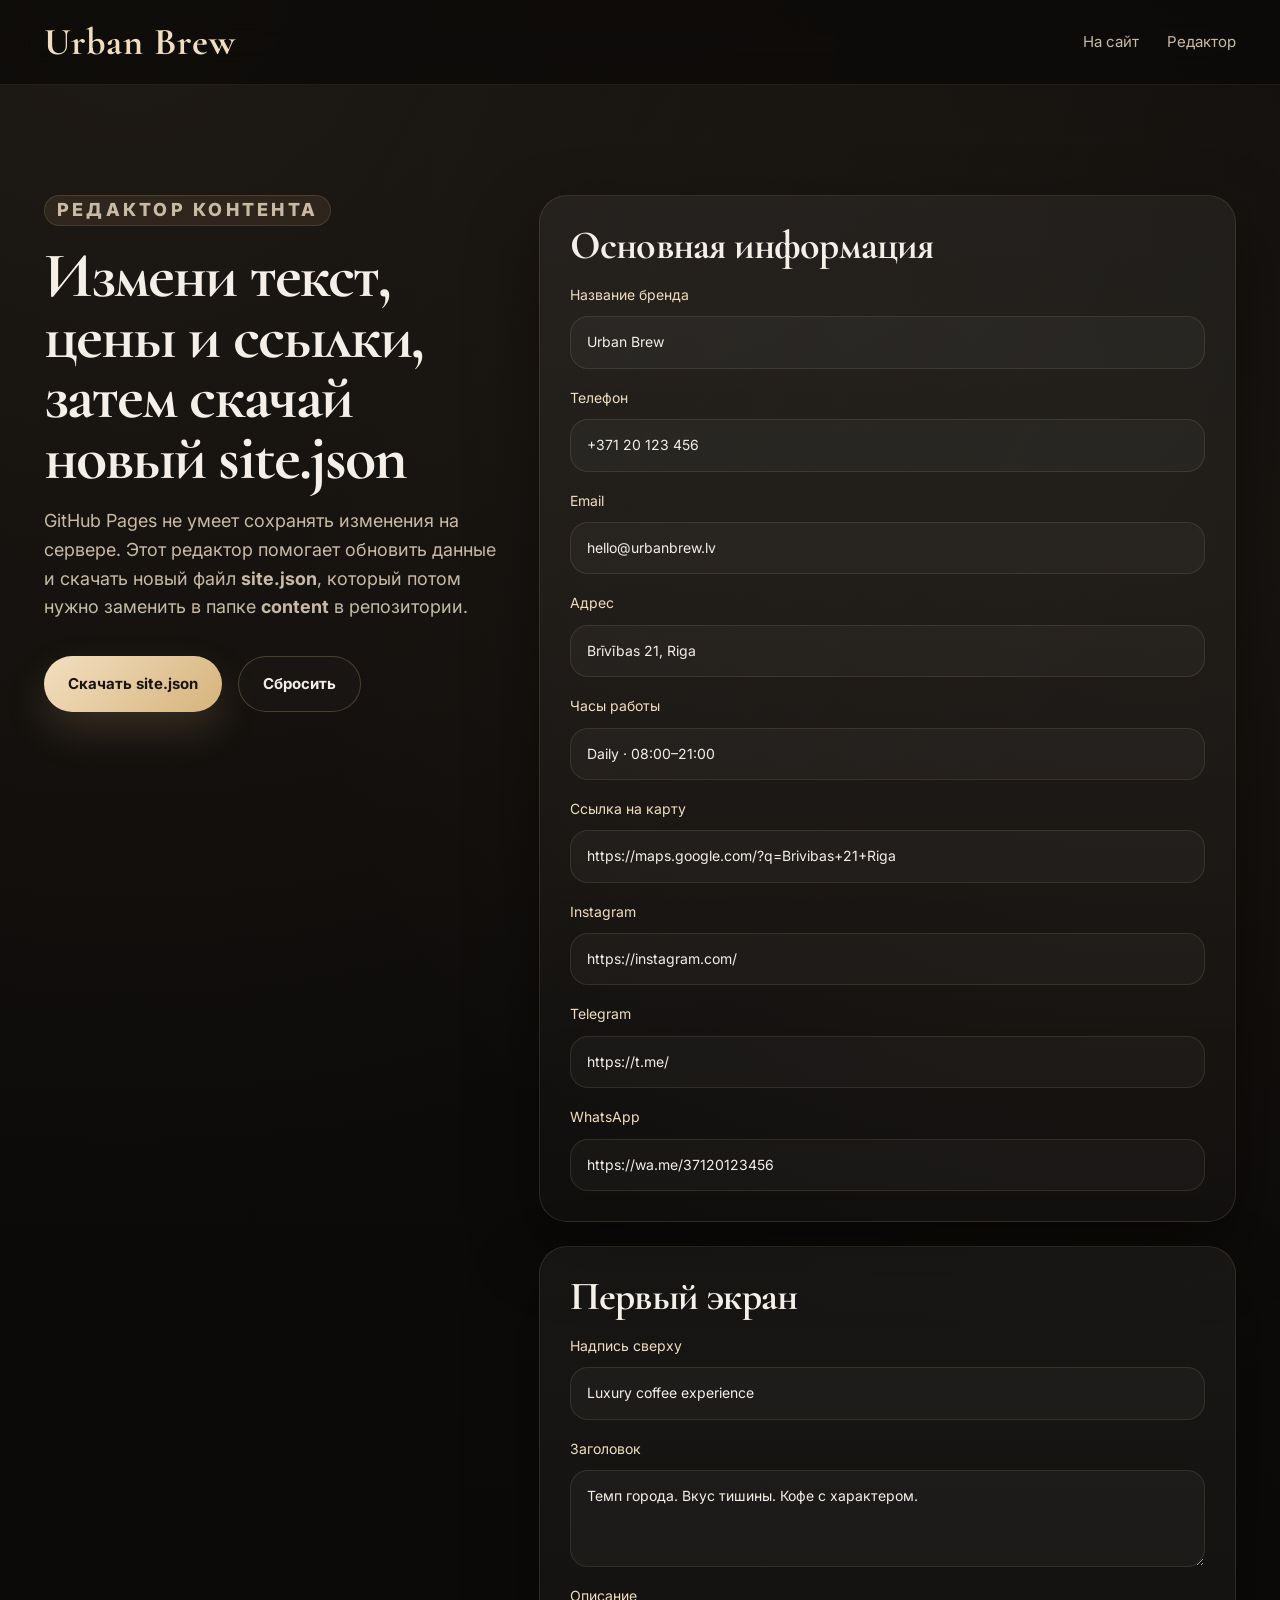
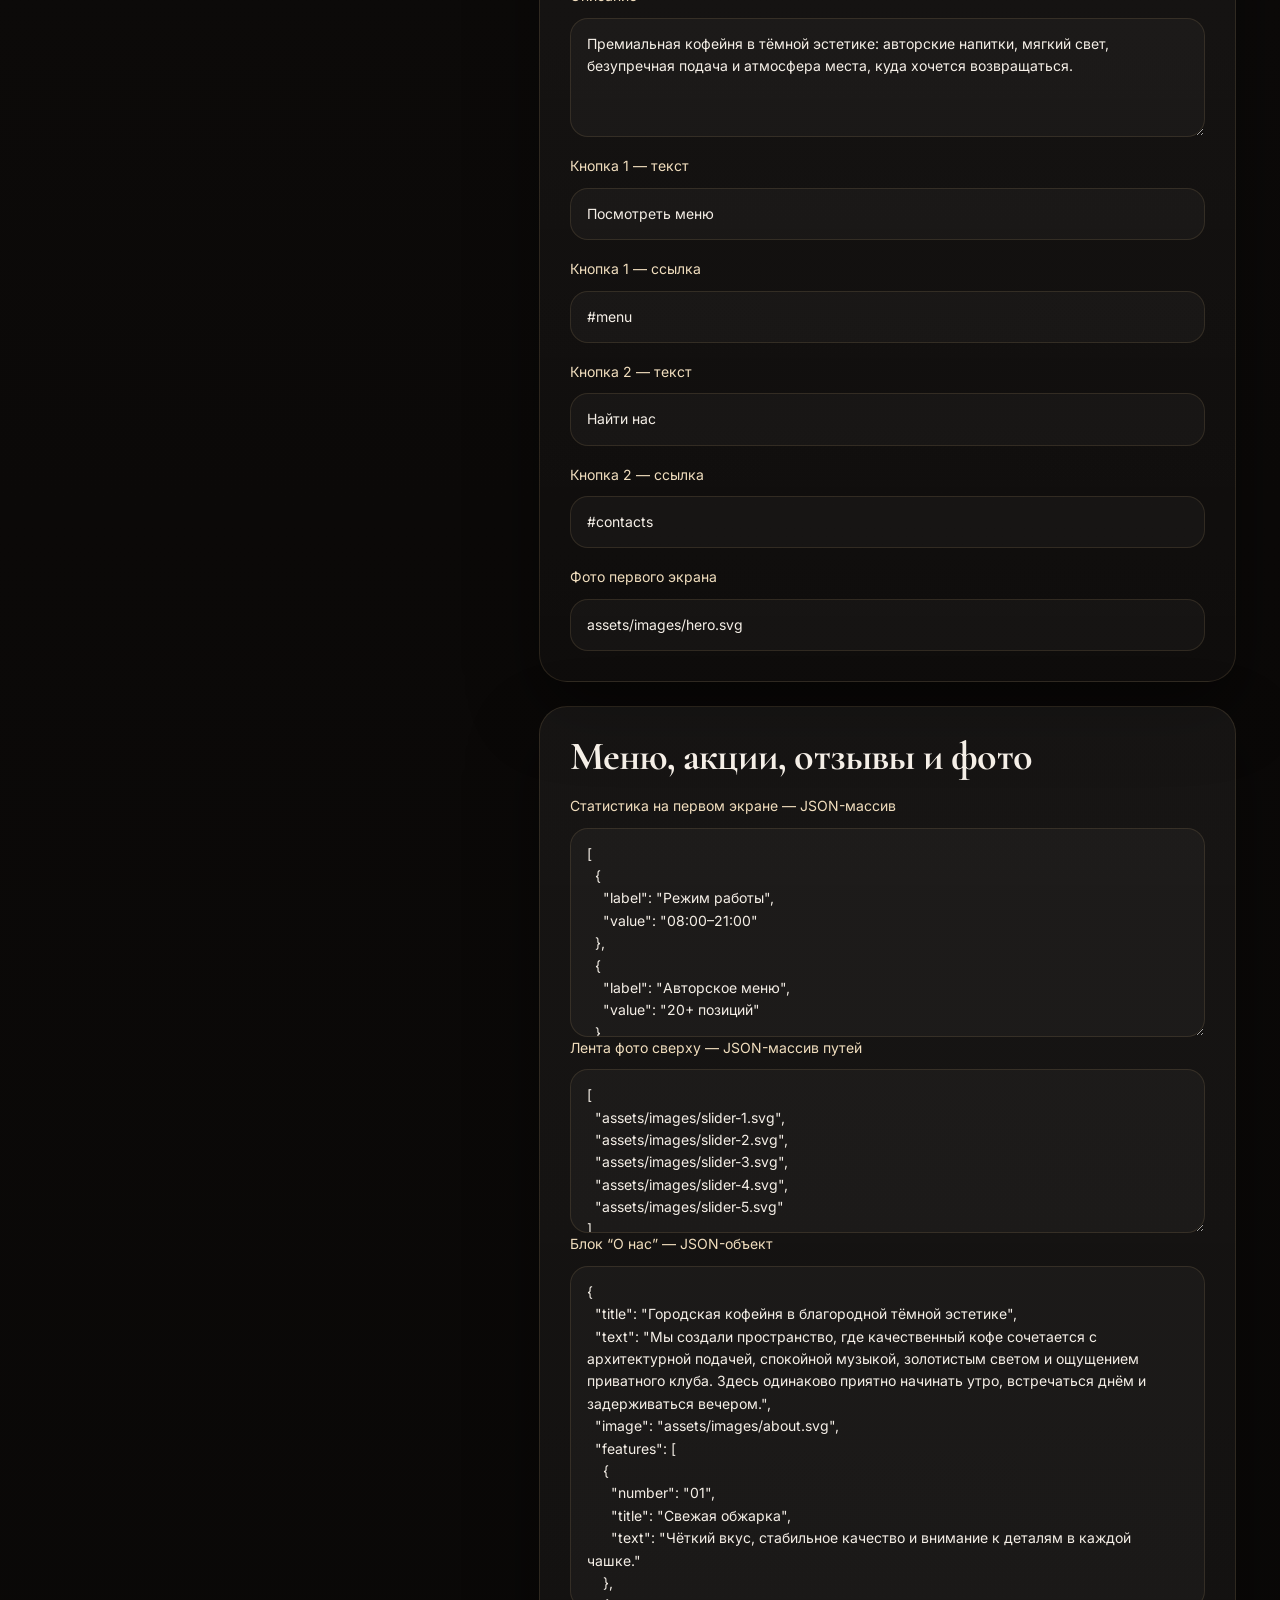
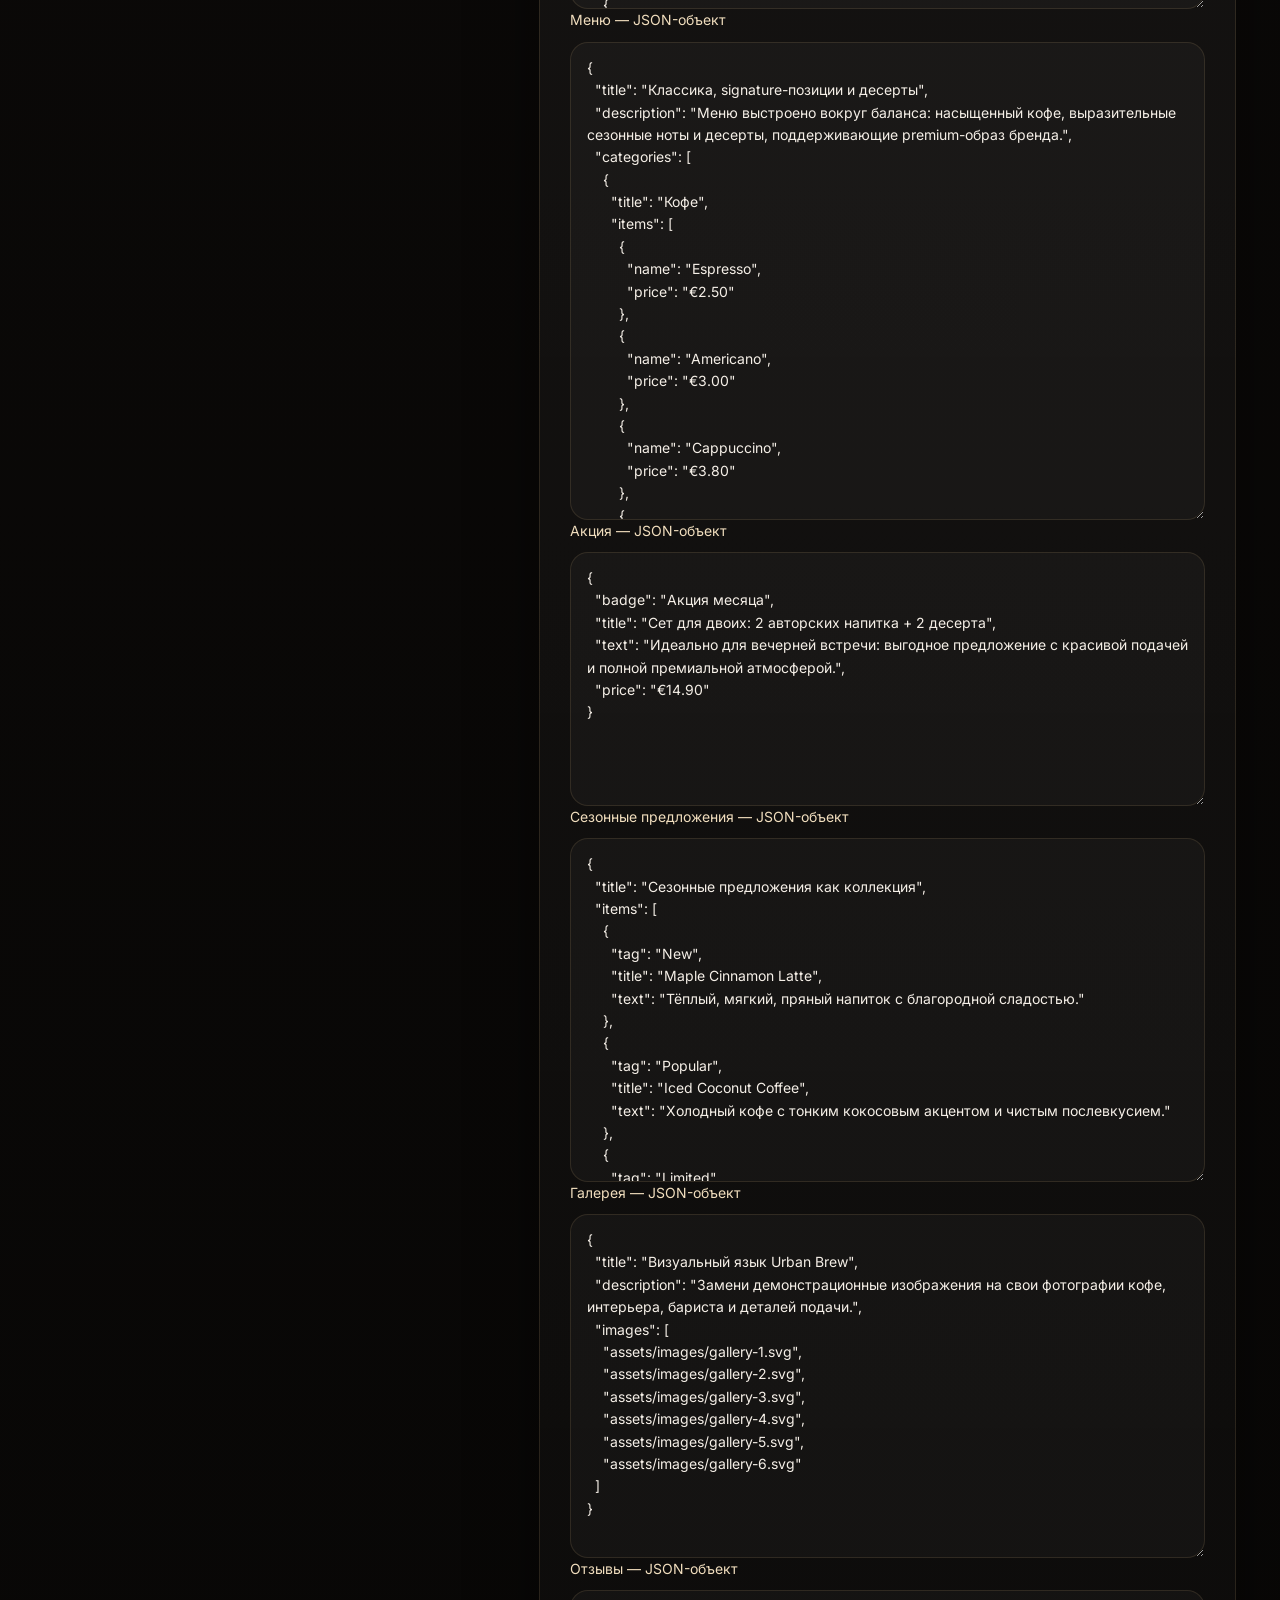
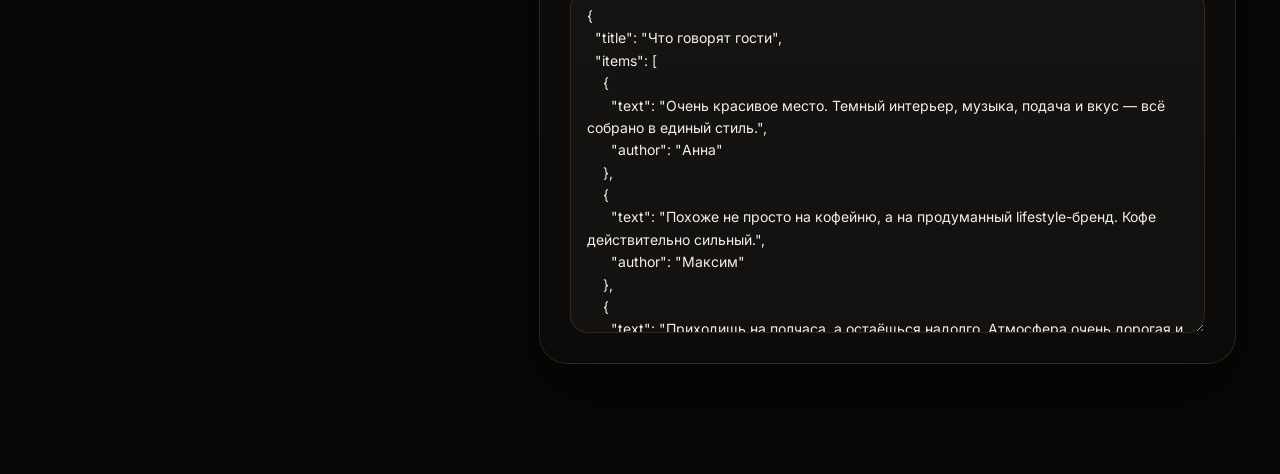
==== admin.html @ f6d50191 "Add files via upload" ====
<!DOCTYPE html>
<html lang="ru">
<head>
  <meta charset="UTF-8" />
  <meta name="viewport" content="width=device-width, initial-scale=1.0" />
  <title>Urban Brew — редактор контента</title>
  <meta name="theme-color" content="#0f0d0c" />
  <link rel="preconnect" href="https://fonts.googleapis.com">
  <link rel="preconnect" href="https://fonts.gstatic.com" crossorigin>
  <link href="https://fonts.googleapis.com/css2?family=Cormorant+Garamond:wght@500;600;700&family=Inter:wght@400;500;600;700;800&display=swap" rel="stylesheet">
  <link rel="stylesheet" href="assets/css/styles.css" />
</head>
<body>
  <div class="page-shell admin-shell">
    <header class="site-header">
      <div class="container header-row">
        <a href="index.html" class="brand">Urban Brew</a>
        <nav class="site-nav static-nav">
          <a href="index.html">На сайт</a>
          <a href="#editor">Редактор</a>
        </nav>
      </div>
    </header>

    <main class="section" id="editor">
      <div class="container admin-layout">
        <div class="admin-intro reveal in-view">
          <p class="eyebrow">Редактор контента</p>
          <h1 class="admin-title">Измени текст, цены и ссылки, затем скачай новый site.json</h1>
          <p class="section-text">GitHub Pages не умеет сохранять изменения на сервере. Этот редактор помогает обновить данные и скачать новый файл <strong>site.json</strong>, который потом нужно заменить в папке <strong>content</strong> в репозитории.</p>
          <div class="hero-actions">
            <button class="btn btn-gold" id="downloadJson">Скачать site.json</button>
            <button class="btn btn-outline" id="resetForm">Сбросить</button>
          </div>
        </div>

        <form class="admin-form reveal in-view" id="adminForm">
          <section class="admin-section">
            <h2>Основная информация</h2>
            <div class="form-grid">
              <label>Название бренда<input name="site.brand" /></label>
              <label>Телефон<input name="site.phone" /></label>
              <label>Email<input name="site.email" /></label>
              <label>Адрес<input name="site.address" /></label>
              <label>Часы работы<input name="site.hours" /></label>
              <label>Ссылка на карту<input name="site.mapUrl" /></label>
              <label>Instagram<input name="site.instagram" /></label>
              <label>Telegram<input name="site.telegram" /></label>
              <label>WhatsApp<input name="site.whatsapp" /></label>
            </div>
          </section>

          <section class="admin-section">
            <h2>Первый экран</h2>
            <div class="form-grid">
              <label>Надпись сверху<input name="hero.eyebrow" /></label>
              <label>Заголовок<textarea name="hero.title" rows="3"></textarea></label>
              <label>Описание<textarea name="hero.description" rows="4"></textarea></label>
              <label>Кнопка 1 — текст<input name="hero.primaryCtaText" /></label>
              <label>Кнопка 1 — ссылка<input name="hero.primaryCtaLink" /></label>
              <label>Кнопка 2 — текст<input name="hero.secondaryCtaText" /></label>
              <label>Кнопка 2 — ссылка<input name="hero.secondaryCtaLink" /></label>
              <label>Фото первого экрана<input name="hero.heroImage" /></label>
            </div>
          </section>

          <section class="admin-section">
            <h2>Меню, акции, отзывы и фото</h2>
            <label>Статистика на первом экране — JSON-массив<textarea name="hero.stats" rows="8"></textarea></label>
            <label>Лента фото сверху — JSON-массив путей<textarea name="tickerImages" rows="6"></textarea></label>
            <label>Блок “О нас” — JSON-объект<textarea name="about" rows="14"></textarea></label>
            <label>Меню — JSON-объект<textarea name="menu" rows="20"></textarea></label>
            <label>Акция — JSON-объект<textarea name="promo" rows="10"></textarea></label>
            <label>Сезонные предложения — JSON-объект<textarea name="specials" rows="14"></textarea></label>
            <label>Галерея — JSON-объект<textarea name="gallery" rows="14"></textarea></label>
            <label>Отзывы — JSON-объект<textarea name="reviews" rows="14"></textarea></label>
          </section>
        </form>
      </div>
    </main>
  </div>

  <script src="assets/js/admin.js"></script>
</body>
</html>
---- assets/css/styles.css ----
:root {
  --bg: #0b0908;
  --bg-soft: #14100e;
  --bg-card: rgba(255, 250, 244, 0.04);
  --bg-card-strong: rgba(255, 250, 244, 0.07);
  --line: rgba(214, 179, 122, 0.16);
  --gold: #d6b37a;
  --gold-soft: #f1debe;
  --text: #f5efe7;
  --muted: #c9baa5;
  --shadow: 0 28px 70px rgba(0, 0, 0, 0.42);
  --radius: 28px;
  --container: 1240px;
}

* {
  box-sizing: border-box;
  margin: 0;
  padding: 0;
}

html {
  scroll-behavior: smooth;
}

body {
  font-family: 'Inter', sans-serif;
  background:
    radial-gradient(circle at 10% 0%, rgba(214, 179, 122, 0.08), transparent 22%),
    radial-gradient(circle at 90% 10%, rgba(214, 179, 122, 0.05), transparent 18%),
    linear-gradient(180deg, #0f0d0c 0%, #0b0908 40%, #080706 100%);
  color: var(--text);
  line-height: 1.6;
  overflow-x: hidden;
}

a {
  color: inherit;
  text-decoration: none;
}

img {
  display: block;
  width: 100%;
  height: 100%;
  object-fit: cover;
}

button,
input,
textarea {
  font: inherit;
}

button {
  border: 0;
  background: transparent;
  cursor: pointer;
}

.container {
  width: 100%;
  max-width: var(--container);
  margin: 0 auto;
  padding: 0 24px;
}

.page-shell {
  min-height: 100vh;
}

.brand,
h1,
h2,
h3,
.admin-title {
  font-family: 'Cormorant Garamond', serif;
}

.brand {
  font-size: 38px;
  font-weight: 700;
  letter-spacing: 0.02em;
  color: var(--gold-soft);
}

.site-header {
  position: sticky;
  top: 0;
  z-index: 100;
  backdrop-filter: blur(16px);
  background: rgba(11, 9, 8, 0.72);
  border-bottom: 1px solid rgba(214, 179, 122, 0.1);
}

.header-row {
  min-height: 84px;
  display: flex;
  align-items: center;
  justify-content: space-between;
  gap: 20px;
}

.site-nav {
  display: flex;
  align-items: center;
  gap: 28px;
}

.site-nav a {
  font-size: 15px;
  color: var(--muted);
  transition: color 0.25s ease;
}

.site-nav a:hover {
  color: var(--gold-soft);
}

.menu-toggle {
  display: none;
  width: 46px;
  height: 46px;
  align-items: center;
  justify-content: center;
  flex-direction: column;
  gap: 5px;
  border-radius: 50%;
  border: 1px solid rgba(214, 179, 122, 0.18);
}

.menu-toggle span {
  width: 18px;
  height: 2px;
  border-radius: 99px;
  background: var(--gold-soft);
}

.ticker-section {
  overflow: hidden;
  border-bottom: 1px solid rgba(214, 179, 122, 0.1);
  border-top: 1px solid rgba(214, 179, 122, 0.1);
  background: rgba(255, 255, 255, 0.02);
}

.ticker-track {
  display: flex;
  gap: 18px;
  width: max-content;
  padding: 18px;
  animation: marquee 28s linear infinite;
}

.ticker-track:hover {
  animation-play-state: paused;
}

.ticker-card {
  width: 210px;
  height: 130px;
  overflow: hidden;
  flex: 0 0 auto;
  border-radius: 22px;
  border: 1px solid rgba(214, 179, 122, 0.16);
  background: var(--bg-card-strong);
  box-shadow: var(--shadow);
}

@keyframes marquee {
  from { transform: translateX(0); }
  to { transform: translateX(-50%); }
}

.hero-section {
  padding: 72px 0 110px;
}

.hero-grid,
.about-grid,
.contacts-grid,
.footer-row,
.promo-panel {
  display: grid;
  grid-template-columns: 1.04fr 0.96fr;
  gap: 60px;
  align-items: center;
}

.eyebrow,
.promo-badge {
  display: inline-flex;
  align-items: center;
  min-height: 30px;
  padding: 0 12px;
  margin-bottom: 20px;
  border-radius: 999px;
  background: rgba(214, 179, 122, 0.1);
  border: 1px solid rgba(214, 179, 122, 0.16);
  font-size: 12px;
  font-weight: 800;
  text-transform: uppercase;
  letter-spacing: 0.18em;
  color: var(--gold);
}

h1 {
  font-size: 88px;
  line-height: 0.9;
  letter-spacing: -0.03em;
  margin-bottom: 28px;
  max-width: 780px;
}

h2 {
  font-size: 62px;
  line-height: 0.95;
  letter-spacing: -0.02em;
  margin-bottom: 18px;
}

h3 {
  font-size: 34px;
  line-height: 1;
  margin-bottom: 14px;
}

.hero-description,
.section-text,
.contact-line,
.review-card p,
.feature-card p,
.signature-card p,
.site-footer p,
.contact-note,
.admin-intro p,
label {
  color: var(--muted);
  font-size: 18px;
}

.narrow-text {
  max-width: 760px;
}

.hero-actions {
  display: flex;
  flex-wrap: wrap;
  gap: 16px;
  margin-top: 34px;
}

.btn {
  display: inline-flex;
  align-items: center;
  justify-content: center;
  min-height: 56px;
  padding: 0 24px;
  border-radius: 999px;
  font-weight: 700;
  font-size: 15px;
  transition: transform 0.25s ease, border-color 0.25s ease, opacity 0.25s ease;
}

.btn:hover {
  transform: translateY(-2px);
}

.btn-gold {
  color: #1a1410;
  background: linear-gradient(135deg, #f2dfc1 0%, #d6b37a 100%);
  box-shadow: 0 18px 40px rgba(214, 179, 122, 0.18);
}

.btn-outline {
  color: var(--text);
  border: 1px solid rgba(214, 179, 122, 0.26);
  background: rgba(255, 255, 255, 0.02);
}

.btn-outline:hover {
  border-color: rgba(214, 179, 122, 0.45);
}

.hero-meta,
.feature-grid,
.menu-grid,
.signature-grid,
.reviews-grid,
.social-grid {
  display: grid;
  grid-template-columns: repeat(3, 1fr);
  gap: 20px;
}

.hero-meta {
  margin-top: 40px;
}

.meta-card,
.feature-card,
.menu-card,
.signature-card,
.review-card,
.promo-panel,
.signature-panel,
.contact-card,
.social-card,
.admin-section {
  background: linear-gradient(180deg, rgba(255,255,255,0.05), rgba(255,255,255,0.02));
  border: 1px solid rgba(214, 179, 122, 0.14);
  box-shadow: var(--shadow);
  border-radius: var(--radius);
}

.meta-card,
.feature-card,
.menu-card,
.signature-card,
.review-card,
.contact-card,
.admin-section {
  padding: 30px;
}

.meta-card span {
  display: block;
  margin-bottom: 8px;
  font-size: 13px;
  color: var(--muted);
  letter-spacing: 0.12em;
  text-transform: uppercase;
}

.meta-card strong,
.promo-price {
  font-size: 24px;
  color: var(--text);
}

.image-frame {
  position: relative;
  overflow: hidden;
  border-radius: 34px;
  border: 1px solid rgba(214, 179, 122, 0.18);
  background: #15110e;
  box-shadow: var(--shadow);
}

.image-frame::after,
.gallery-item::after,
.ticker-card::after {
  content: '';
  position: absolute;
  inset: 0;
  background: linear-gradient(180deg, rgba(255,255,255,0.02), rgba(0,0,0,0.18));
  pointer-events: none;
}

.tall-frame {
  min-height: 720px;
}

.medium-frame {
  min-height: 560px;
}

.section {
  padding: 110px 0;
}

.section-head {
  margin-bottom: 44px;
}

.feature-grid,
.menu-grid,
.reviews-grid {
  margin-top: 28px;
}

.feature-number {
  display: inline-block;
  margin-bottom: 18px;
  font-size: 14px;
  color: var(--gold);
  letter-spacing: 0.16em;
}

.menu-card ul {
  list-style: none;
}

.menu-card li {
  display: flex;
  justify-content: space-between;
  align-items: center;
  gap: 16px;
  padding: 14px 0;
  border-bottom: 1px solid rgba(214, 179, 122, 0.12);
}

.menu-card li:last-child {
  border-bottom: 0;
}

.menu-card li span {
  color: var(--muted);
}

.menu-card li strong {
  color: var(--gold-soft);
}

.promo-panel {
  padding: 40px;
}

.promo-price-wrap {
  display: flex;
  justify-content: flex-end;
}

.promo-price {
  width: 180px;
  height: 180px;
  border-radius: 50%;
  display: flex;
  align-items: center;
  justify-content: center;
  background: radial-gradient(circle, rgba(214, 179, 122, 0.22) 0%, rgba(214, 179, 122, 0.05) 70%);
  border: 1px solid rgba(214, 179, 122, 0.18);
  color: var(--gold-soft);
  font-size: 40px;
  font-family: 'Cormorant Garamond', serif;
}

.signature-panel {
  padding: 40px;
}

.signature-grid {
  margin-top: 30px;
}

.tag {
  display: inline-flex;
  align-items: center;
  min-height: 30px;
  padding: 0 12px;
  margin-bottom: 16px;
  border-radius: 999px;
  background: linear-gradient(135deg, #f2dfc1 0%, #d6b37a 100%);
  color: #1a1410;
  font-size: 12px;
  font-weight: 800;
  letter-spacing: 0.14em;
  text-transform: uppercase;
}

.gallery-grid {
  display: grid;
  grid-template-columns: repeat(3, 1fr);
  grid-auto-rows: 250px;
  gap: 18px;
}

.gallery-item {
  position: relative;
  overflow: hidden;
  border-radius: 24px;
  border: 1px solid rgba(214, 179, 122, 0.16);
  box-shadow: var(--shadow);
}

.gallery-item.large {
  grid-row: span 2;
}

.gallery-item.wide {
  grid-column: span 2;
}

.review-card strong {
  display: inline-block;
  margin-top: 18px;
  color: var(--gold-soft);
  font-size: 18px;
}

.social-grid {
  grid-template-columns: repeat(2, 1fr);
  margin-bottom: 18px;
}

.social-card {
  display: flex;
  align-items: center;
  justify-content: center;
  min-height: 92px;
  color: var(--gold-soft);
  font-weight: 700;
}

.site-footer {
  padding: 40px 0 48px;
  border-top: 1px solid rgba(214, 179, 122, 0.12);
}

.footer-brand {
  display: inline-block;
  margin-bottom: 12px;
}

.footer-links {
  display: flex;
  flex-direction: column;
  gap: 12px;
  align-items: flex-start;
}

.footer-links a {
  color: var(--muted);
}

.footer-links a:hover {
  color: var(--gold-soft);
}

.reveal {
  opacity: 0;
  transform: translateY(28px);
  transition: opacity 0.75s ease, transform 0.75s ease;
}

.reveal.in-view {
  opacity: 1;
  transform: translateY(0);
}

.delay-1 { transition-delay: 0.12s; }
.delay-2 { transition-delay: 0.24s; }

/* Admin */
.admin-shell .site-header {
  position: sticky;
}

.admin-layout {
  display: grid;
  grid-template-columns: 0.8fr 1.2fr;
  gap: 30px;
}

.admin-title {
  font-size: 64px;
  line-height: 0.95;
  margin-bottom: 18px;
}

.admin-form {
  display: grid;
  gap: 24px;
}

.admin-section h2 {
  font-size: 40px;
  margin-bottom: 20px;
}

.form-grid {
  display: grid;
  gap: 18px;
}

label {
  display: grid;
  gap: 10px;
  font-size: 14px;
  color: var(--gold-soft);
}

input,
textarea {
  width: 100%;
  border-radius: 18px;
  border: 1px solid rgba(214, 179, 122, 0.14);
  background: rgba(255, 255, 255, 0.03);
  color: var(--text);
  padding: 14px 16px;
  resize: vertical;
}

input:focus,
textarea:focus {
  outline: 1px solid rgba(214, 179, 122, 0.42);
  border-color: rgba(214, 179, 122, 0.35);
}

@media (max-width: 1180px) {
  h1 { font-size: 70px; }
  h2 { font-size: 52px; }
  .hero-grid,
  .about-grid,
  .contacts-grid,
  .footer-row,
  .promo-panel,
  .admin-layout,
  .hero-meta,
  .feature-grid,
  .menu-grid,
  .signature-grid,
  .reviews-grid {
    grid-template-columns: 1fr;
  }

  .promo-price-wrap { justify-content: flex-start; }
  .tall-frame { min-height: 520px; }
  .medium-frame { min-height: 400px; }
  .gallery-grid { grid-template-columns: 1fr 1fr; }
  .gallery-item.large,
  .gallery-item.wide { grid-row: span 1; grid-column: span 1; }
}

@media (max-width: 780px) {
  .menu-toggle {
    display: inline-flex;
  }

  .site-nav:not(.static-nav) {
    position: absolute;
    top: calc(100% + 10px);
    left: 16px;
    right: 16px;
    display: flex;
    flex-direction: column;
    align-items: flex-start;
    gap: 14px;
    padding: 18px;
    border-radius: 24px;
    background: rgba(11, 9, 8, 0.98);
    border: 1px solid rgba(214, 179, 122, 0.14);
    box-shadow: var(--shadow);
    opacity: 0;
    pointer-events: none;
    transform: translateY(-10px);
    transition: 0.25s ease;
  }

  .site-nav.open {
    opacity: 1;
    pointer-events: auto;
    transform: translateY(0);
  }

  .hero-section { padding: 44px 0 80px; }
  .section { padding: 84px 0; }
  h1 { font-size: 48px; }
  h2 { font-size: 38px; }
  h3 { font-size: 28px; }

  .hero-description,
  .section-text,
  .contact-line,
  .review-card p,
  .feature-card p,
  .signature-card p,
  .site-footer p,
  .contact-note,
  .admin-intro p,
  label {
    font-size: 16px;
  }

  .ticker-card { width: 170px; height: 110px; }
  .tall-frame, .medium-frame { min-height: 320px; }
  .gallery-grid, .social-grid { grid-template-columns: 1fr; }
  .admin-title { font-size: 44px; }
  .admin-section h2 { font-size: 30px; }
}
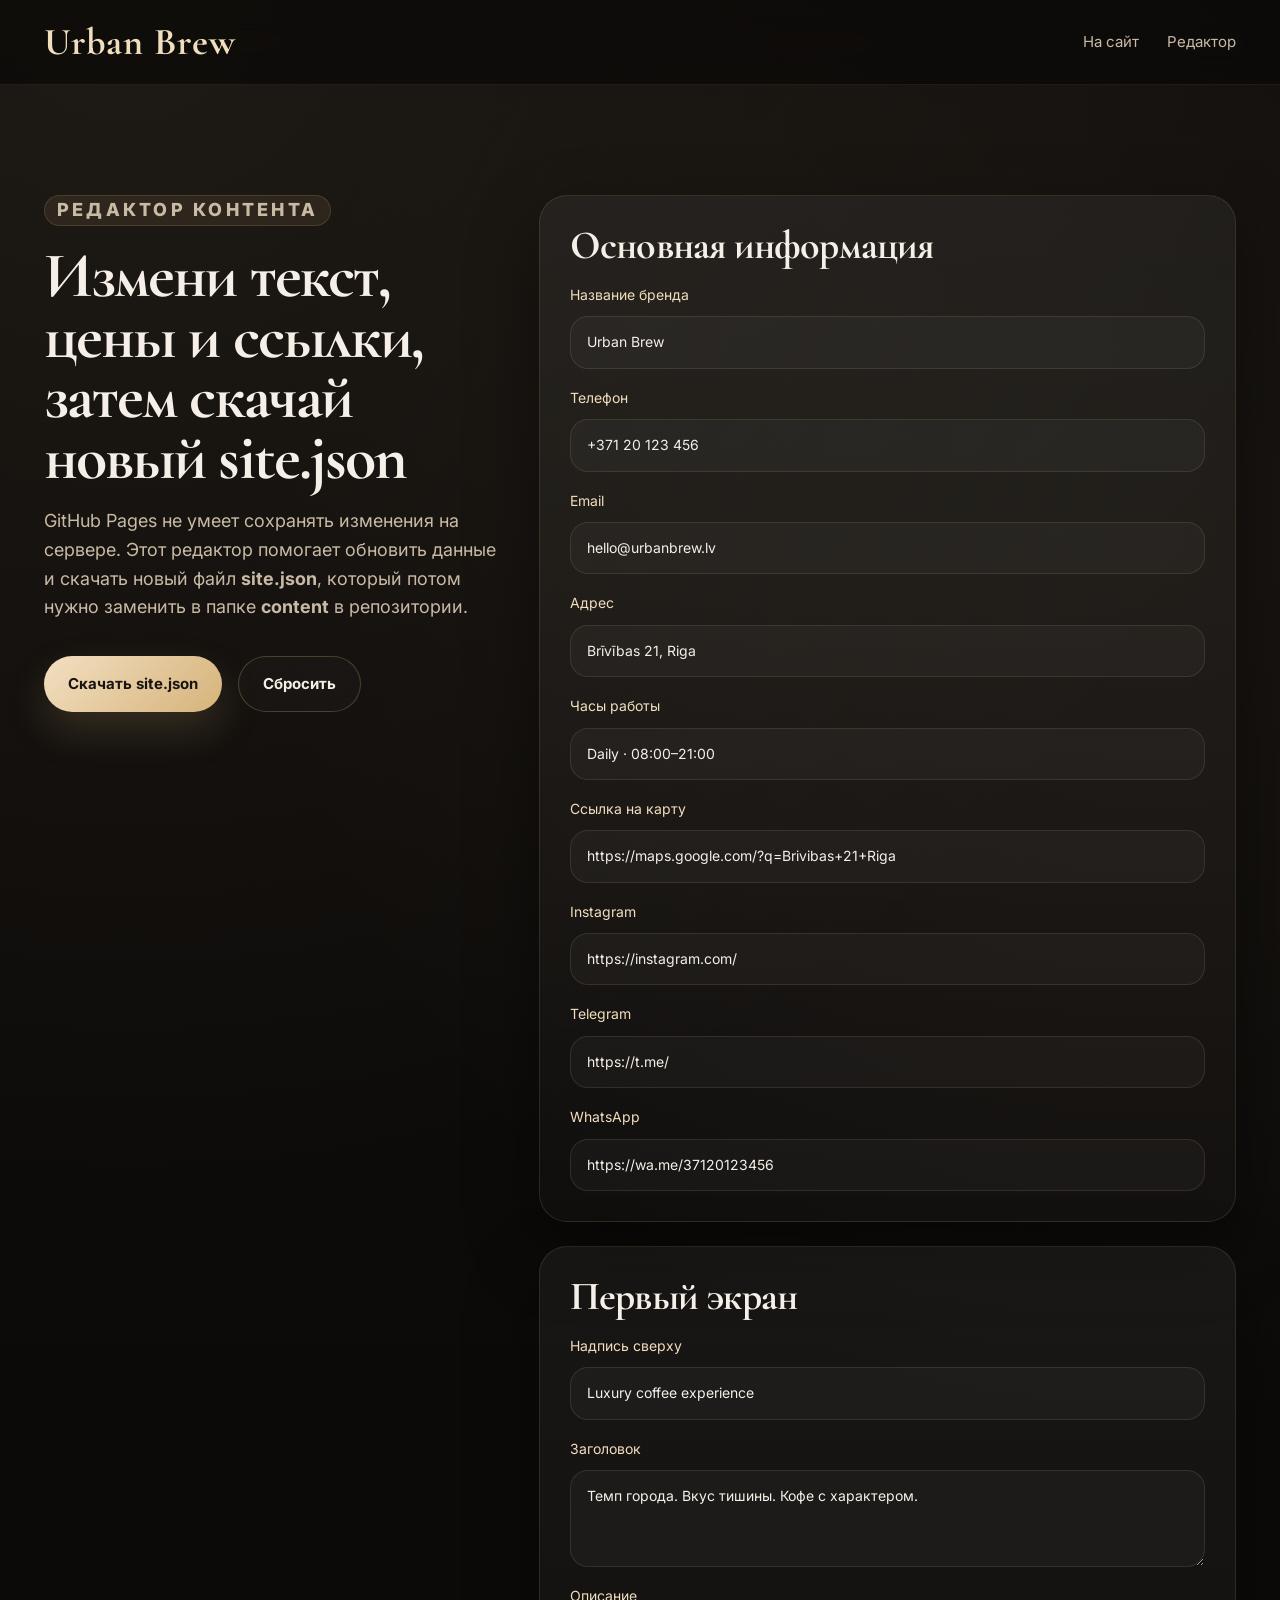
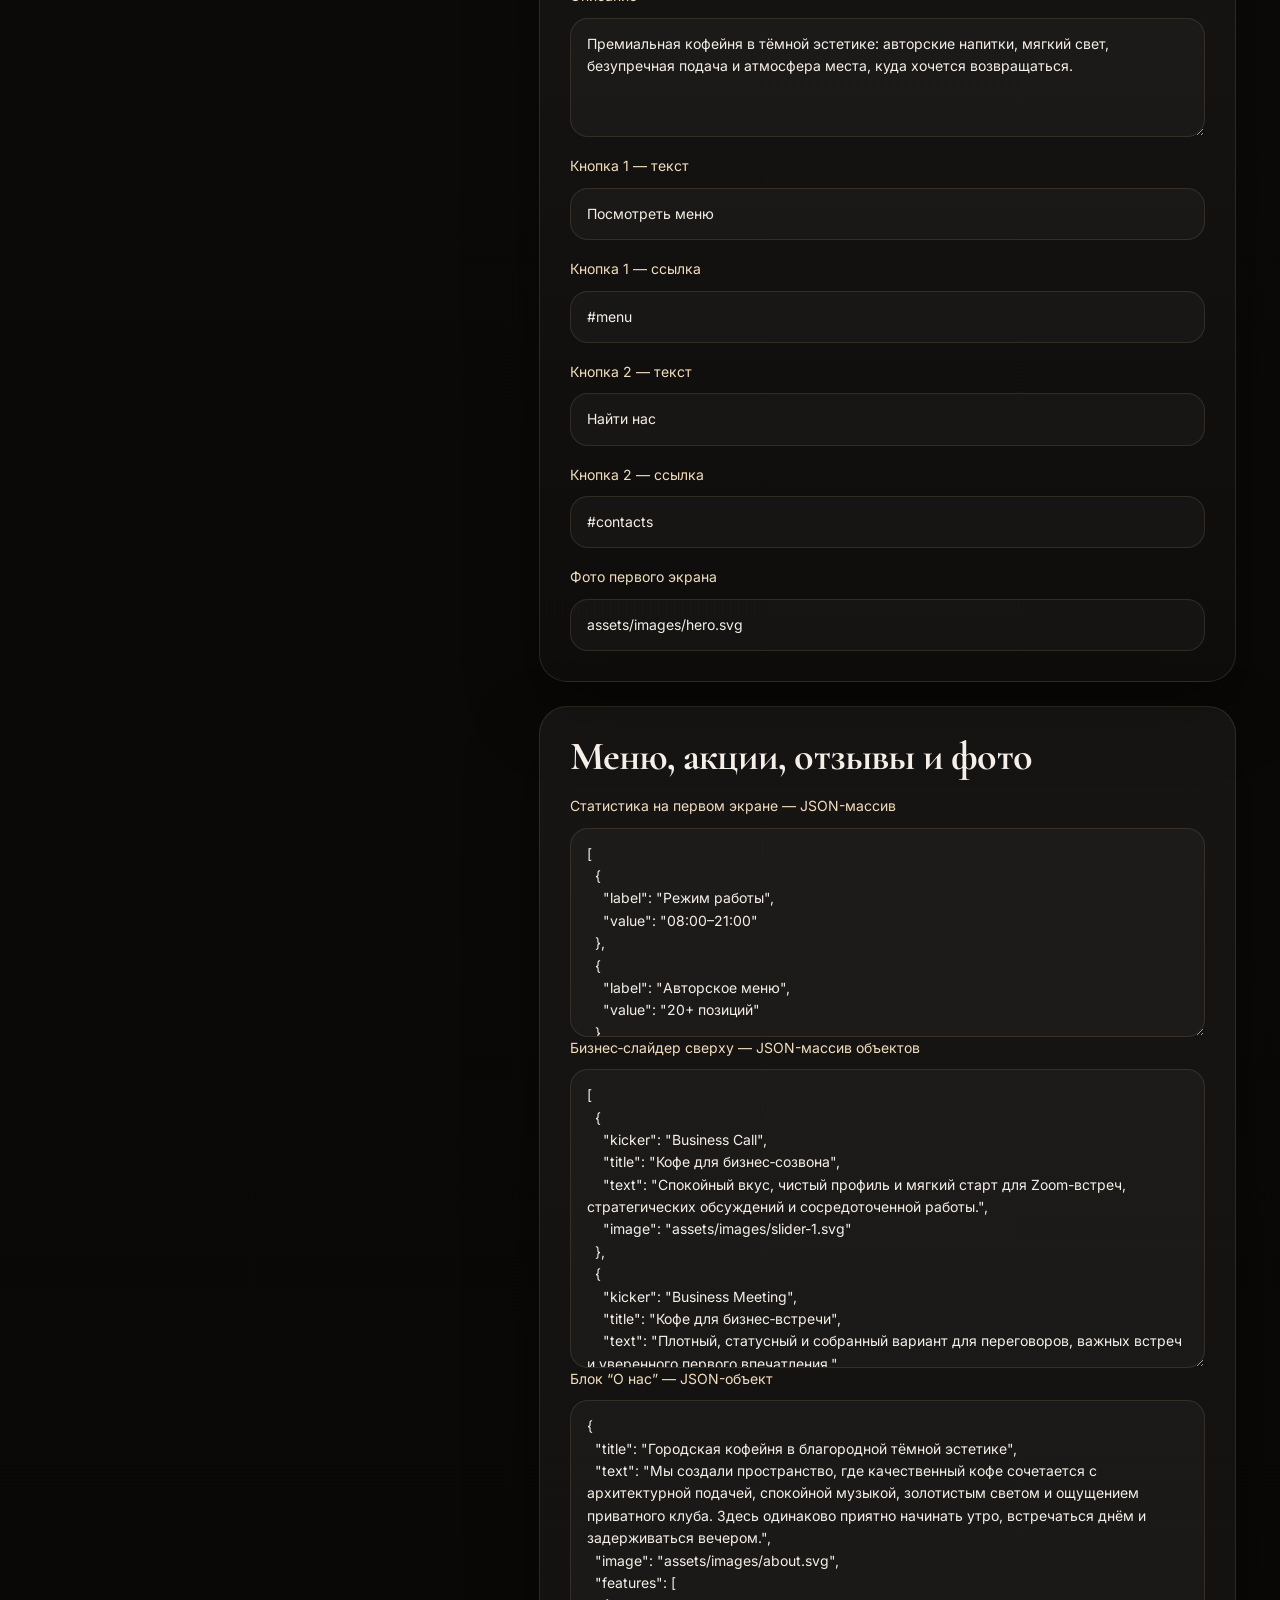
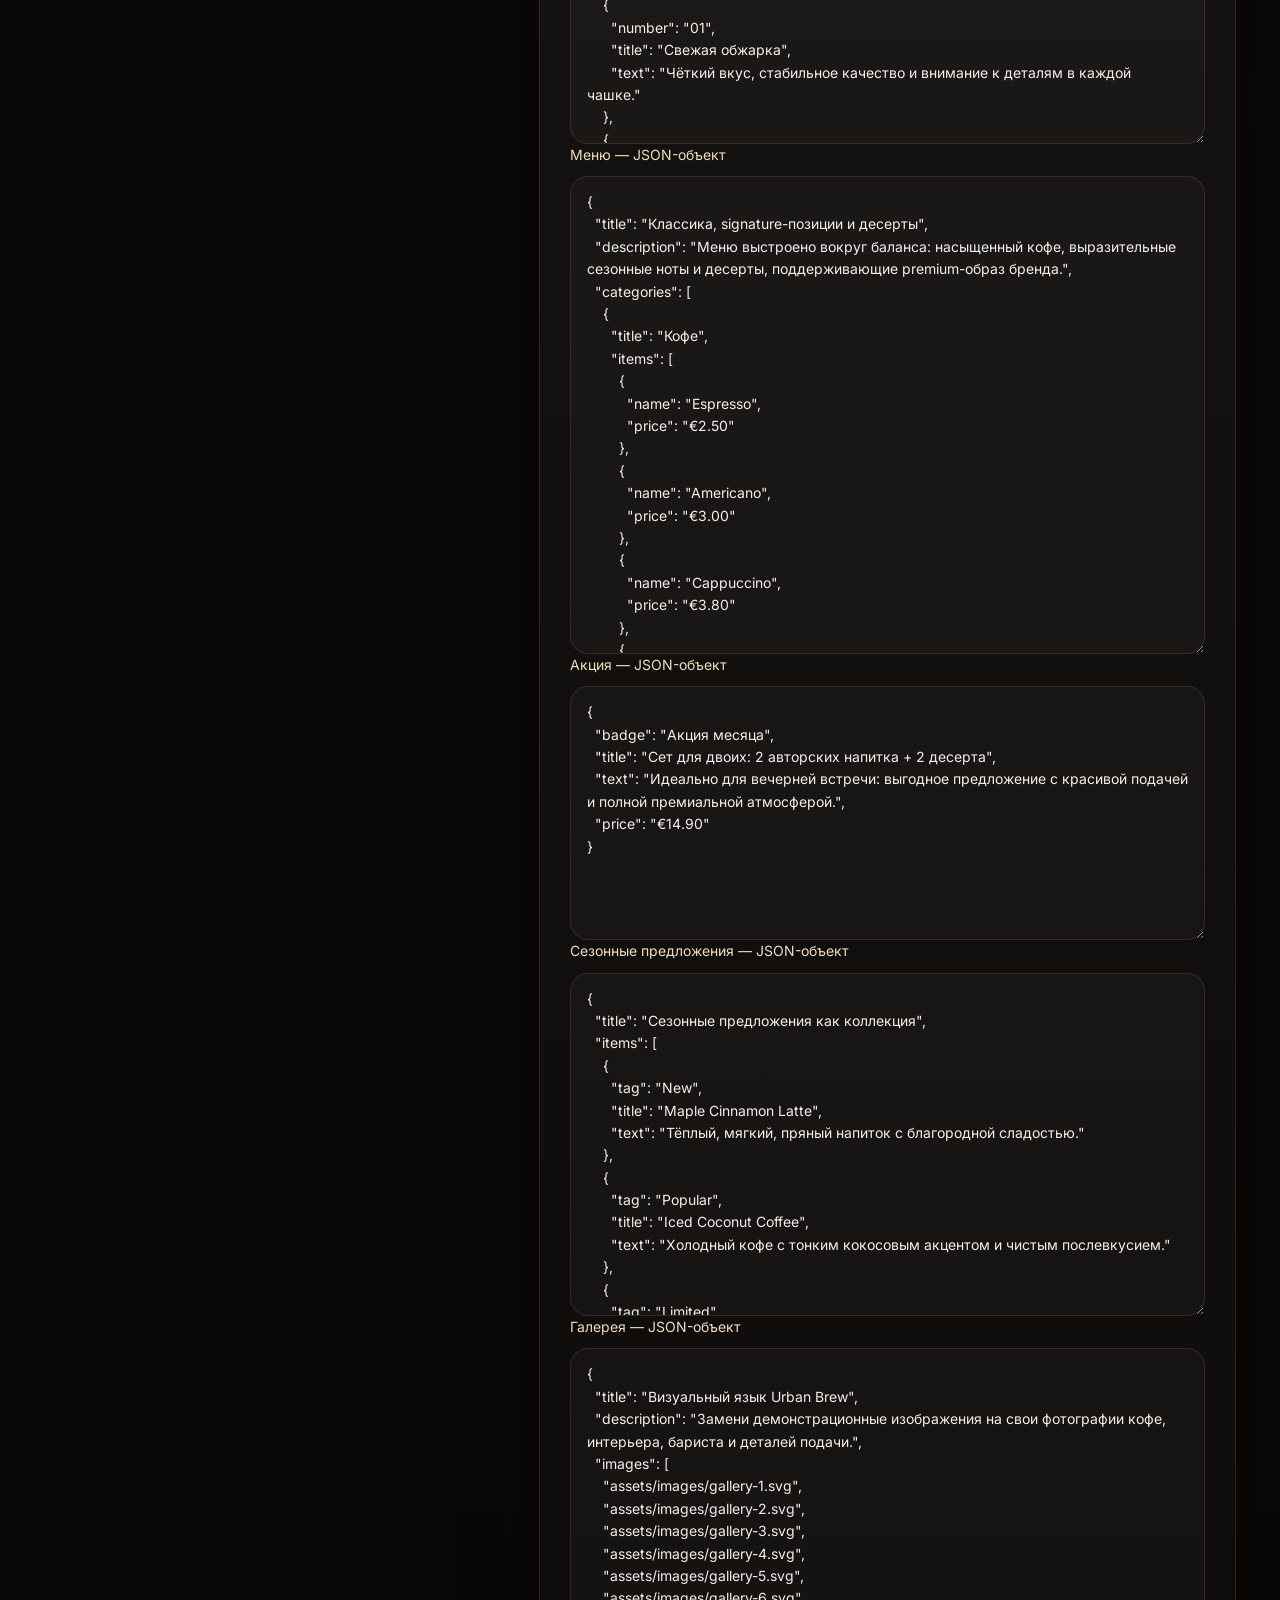
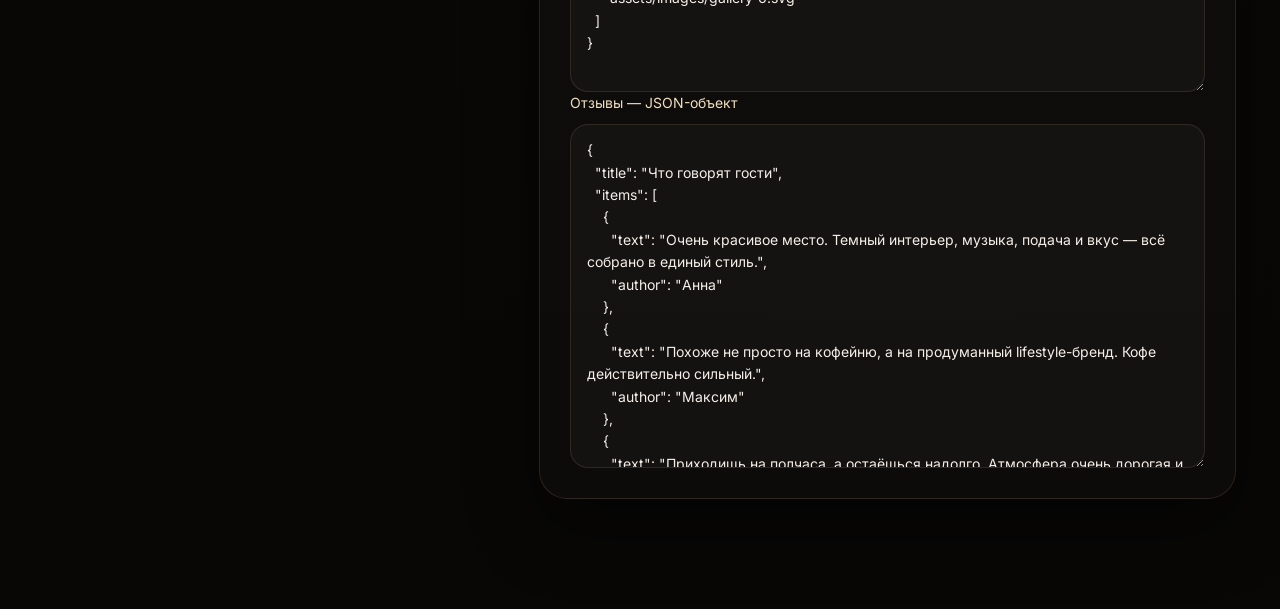
==== commit cfcbea13: "Add files via upload" ====
--- a/admin.html
+++ b/admin.html
@@ -67,7 +67,7 @@
           <section class="admin-section">
             <h2>Меню, акции, отзывы и фото</h2>
             <label>Статистика на первом экране — JSON-массив<textarea name="hero.stats" rows="8"></textarea></label>
-            <label>Лента фото сверху — JSON-массив путей<textarea name="tickerImages" rows="6"></textarea></label>
+            <label>Бизнес‑слайдер сверху — JSON-массив объектов<textarea name="businessCoffeeSlides" rows="12"></textarea></label>
             <label>Блок “О нас” — JSON-объект<textarea name="about" rows="14"></textarea></label>
             <label>Меню — JSON-объект<textarea name="menu" rows="20"></textarea></label>
             <label>Акция — JSON-объект<textarea name="promo" rows="10"></textarea></label>
--- a/assets/css/styles.css
+++ b/assets/css/styles.css
@@ -136,39 +136,321 @@
   background: var(--gold-soft);
 }
 
-.ticker-section {
+.business-slider-section {
+  padding: 34px 0 26px;
+  border-bottom: 1px solid rgba(214, 179, 122, 0.1);
+  background:
+    radial-gradient(circle at 50% 0%, rgba(214, 179, 122, 0.08), transparent 48%),
+    linear-gradient(180deg, rgba(255,255,255,0.018), rgba(255,255,255,0.01));
+}
+
+.business-slider-top {
+  display: grid;
+  grid-template-columns: 1.02fr 0.98fr;
+  gap: 30px;
+  align-items: end;
+  margin-bottom: 18px;
+}
+
+.luxury-shell {
+  position: relative;
+  height: 760px;
   overflow: hidden;
-  border-bottom: 1px solid rgba(214, 179, 122, 0.1);
-  border-top: 1px solid rgba(214, 179, 122, 0.1);
-  background: rgba(255, 255, 255, 0.02);
-}
-
-.ticker-track {
-  display: flex;
-  gap: 18px;
-  width: max-content;
-  padding: 18px;
-  animation: marquee 28s linear infinite;
-}
-
-.ticker-track:hover {
-  animation-play-state: paused;
-}
-
-.ticker-card {
-  width: 210px;
-  height: 130px;
+  border-radius: 40px;
+  border: 1px solid rgba(214, 179, 122, 0.14);
+  background:
+    radial-gradient(circle at 50% 24%, rgba(214, 179, 122, 0.08), transparent 24%),
+    linear-gradient(180deg, rgba(255,255,255,0.045), rgba(255,255,255,0.015));
+  box-shadow: var(--shadow);
+}
+
+.slider-backdrop-title {
+  position: absolute;
+  left: 50%;
+  top: 26px;
+  transform: translateX(-50%);
+  font-family: 'Cormorant Garamond', serif;
+  font-size: 148px;
+  line-height: 1;
+  letter-spacing: 0.08em;
+  text-transform: uppercase;
+  color: rgba(241, 222, 190, 0.04);
+  pointer-events: none;
+  white-space: nowrap;
+}
+
+.slider-stage-glow {
+  position: absolute;
+  left: 50%;
+  top: 49%;
+  width: 560px;
+  height: 560px;
+  transform: translate(-50%, -50%);
+  border-radius: 50%;
+  background: radial-gradient(circle, rgba(214, 179, 122, 0.18) 0%, rgba(214, 179, 122, 0.06) 32%, transparent 70%);
+  filter: blur(20px);
+  pointer-events: none;
+}
+
+.slider-orbit {
+  position: absolute;
+  top: 48%;
+  left: 50%;
+  border: 1px solid rgba(214, 179, 122, 0.08);
+  border-radius: 999px;
+  transform: translate(-50%, -50%);
+  pointer-events: none;
+}
+
+.orbit-left {
+  width: 760px;
+  height: 360px;
+}
+
+.orbit-right {
+  width: 960px;
+  height: 430px;
+  opacity: 0.55;
+}
+
+.business-slider {
+  position: relative;
+  width: 100%;
+  height: 540px;
+}
+
+.business-slide {
+  position: absolute;
+  top: 52%;
+  left: 50%;
+  width: 330px;
+  aspect-ratio: 1 / 1;
+  border-radius: 50%;
   overflow: hidden;
-  flex: 0 0 auto;
-  border-radius: 22px;
+  cursor: pointer;
   border: 1px solid rgba(214, 179, 122, 0.16);
   background: var(--bg-card-strong);
   box-shadow: var(--shadow);
-}
-
-@keyframes marquee {
-  from { transform: translateX(0); }
-  to { transform: translateX(-50%); }
+  transition:
+    transform 0.9s cubic-bezier(0.22, 1, 0.36, 1),
+    opacity 0.7s ease,
+    filter 0.7s ease,
+    box-shadow 0.7s ease;
+}
+
+.business-slide:focus-visible {
+  outline: 2px solid rgba(241, 222, 190, 0.55);
+  outline-offset: 6px;
+}
+
+.business-slide-ring,
+.business-slide-shine,
+.business-slide-overlay {
+  position: absolute;
+  inset: 0;
+}
+
+.business-slide-ring {
+  border-radius: 50%;
+  border: 1px solid rgba(241, 222, 190, 0.16);
+  inset: 10px;
+  z-index: 3;
+}
+
+.business-slide-shine {
+  z-index: 1;
+  background: radial-gradient(circle at 30% 25%, rgba(255,255,255,0.22), transparent 24%);
+  mix-blend-mode: screen;
+}
+
+.business-slide-overlay {
+  z-index: 1;
+  background:
+    linear-gradient(180deg, rgba(0,0,0,0.02) 8%, rgba(0,0,0,0.34) 45%, rgba(0,0,0,0.72) 100%),
+    radial-gradient(circle at 50% 0%, rgba(214,179,122,0.1), transparent 38%);
+}
+
+.business-slide-content {
+  position: absolute;
+  left: 0;
+  right: 0;
+  bottom: 0;
+  z-index: 4;
+  padding: 30px 28px 34px;
+  text-align: center;
+}
+
+.business-slide-kicker,
+.meta-kicker {
+  display: inline-flex;
+  align-items: center;
+  justify-content: center;
+  min-height: 28px;
+  padding: 0 12px;
+  border-radius: 999px;
+  border: 1px solid rgba(241, 222, 190, 0.18);
+  background: rgba(255,255,255,0.08);
+  color: var(--gold-soft);
+  font-size: 11px;
+  letter-spacing: 0.18em;
+  text-transform: uppercase;
+  font-weight: 800;
+}
+
+.business-slide-kicker {
+  margin-bottom: 12px;
+}
+
+.business-slide h3 {
+  margin-bottom: 0;
+  line-height: 0.96;
+  color: #fff7ef;
+  text-shadow: 0 10px 28px rgba(0, 0, 0, 0.35);
+}
+
+.business-slide.is-active {
+  transform: translate(-50%, -50%) scale(1.28);
+  opacity: 1;
+  filter: saturate(1.05);
+  box-shadow: 0 42px 120px rgba(0, 0, 0, 0.52), 0 0 0 1px rgba(241, 222, 190, 0.08);
+  z-index: 4;
+}
+
+.business-slide.is-prev {
+  transform: translate(calc(-50% - 310px), calc(-50% + 12px)) scale(0.82);
+  opacity: 0.62;
+  filter: blur(0.6px) brightness(0.72) saturate(0.78);
+  z-index: 2;
+}
+
+.business-slide.is-next {
+  transform: translate(calc(-50% + 310px), calc(-50% + 12px)) scale(0.82);
+  opacity: 0.62;
+  filter: blur(0.6px) brightness(0.72) saturate(0.78);
+  z-index: 2;
+}
+
+.business-slide.is-hidden-left {
+  transform: translate(calc(-50% - 630px), calc(-50% + 24px)) scale(0.46);
+  opacity: 0;
+  filter: blur(6px) brightness(0.48) saturate(0.5);
+  z-index: 1;
+}
+
+.business-slide.is-hidden-right {
+  transform: translate(calc(-50% + 630px), calc(-50% + 24px)) scale(0.46);
+  opacity: 0;
+  filter: blur(6px) brightness(0.48) saturate(0.5);
+  z-index: 1;
+}
+
+.business-slider-meta {
+  position: absolute;
+  left: 40px;
+  right: 40px;
+  bottom: 44px;
+  z-index: 5;
+  display: grid;
+  grid-template-columns: 1.1fr auto;
+  gap: 24px;
+  align-items: end;
+}
+
+.business-slider-copy {
+  max-width: 620px;
+}
+
+.business-slider-copy .meta-kicker {
+  margin-bottom: 14px;
+}
+
+.business-slider-copy h3 {
+  font-size: 48px;
+  line-height: 0.94;
+  margin-bottom: 12px;
+}
+
+.business-slider-copy p {
+  color: #e6d6c0;
+  font-size: 17px;
+  max-width: 560px;
+}
+
+.business-slider-controls {
+  display: grid;
+  gap: 16px;
+  justify-items: end;
+}
+
+.business-slider-buttons {
+  display: flex;
+  gap: 10px;
+}
+
+.slider-nav-button {
+  width: 52px;
+  height: 52px;
+  border-radius: 50%;
+  border: 1px solid rgba(214, 179, 122, 0.16);
+  background: rgba(255,255,255,0.04);
+  color: var(--gold-soft);
+  font-size: 22px;
+  transition: transform 0.25s ease, border-color 0.25s ease, background 0.25s ease;
+}
+
+.slider-nav-button:hover {
+  transform: translateY(-2px);
+  border-color: rgba(214, 179, 122, 0.34);
+  background: rgba(255,255,255,0.06);
+}
+
+.business-slider-dots {
+  position: relative;
+  z-index: 5;
+  display: flex;
+  justify-content: flex-end;
+  gap: 10px;
+}
+
+.business-dot {
+  width: 10px;
+  height: 10px;
+  border-radius: 999px;
+  border: 1px solid rgba(214, 179, 122, 0.35);
+  background: transparent;
+  transition: width 0.25s ease, background 0.25s ease, border-color 0.25s ease;
+}
+
+.business-dot.active {
+  width: 34px;
+  background: linear-gradient(135deg, #f2dfc1 0%, #d6b37a 100%);
+  border-color: transparent;
+}
+
+.business-slider-count {
+  color: var(--gold-soft);
+  font-size: 14px;
+  letter-spacing: 0.14em;
+  text-transform: uppercase;
+}
+
+.business-slider-progress {
+  position: absolute;
+  left: 40px;
+  right: 40px;
+  bottom: 22px;
+  height: 2px;
+  border-radius: 999px;
+  background: rgba(241, 222, 190, 0.08);
+  overflow: hidden;
+}
+
+.business-slider-progress span {
+  display: block;
+  height: 100%;
+  width: 0;
+  border-radius: inherit;
+  background: linear-gradient(90deg, rgba(241,222,190,0.1) 0%, rgba(214,179,122,1) 60%, rgba(241,222,190,0.8) 100%);
 }
 
 .hero-section {
@@ -347,8 +629,7 @@
 }
 
 .image-frame::after,
-.gallery-item::after,
-.ticker-card::after {
+.gallery-item::after {
   content: '';
   position: absolute;
   inset: 0;
@@ -616,6 +897,15 @@
   .promo-price-wrap { justify-content: flex-start; }
   .tall-frame { min-height: 520px; }
   .medium-frame { min-height: 400px; }
+  .business-slider-top,
+  .business-slider-meta { grid-template-columns: 1fr; }
+  .luxury-shell { height: 720px; }
+  .slider-backdrop-title { font-size: 110px; top: 36px; }
+  .business-slider { height: 500px; }
+  .business-slide { width: 290px; }
+  .business-slide.is-prev { transform: translate(calc(-50% - 220px), calc(-50% + 12px)) scale(0.74); }
+  .business-slide.is-next { transform: translate(calc(-50% + 220px), calc(-50% + 12px)) scale(0.74); }
+  .business-slider-controls { justify-items: start; }
   .gallery-grid { grid-template-columns: 1fr 1fr; }
   .gallery-item.large,
   .gallery-item.wide { grid-row: span 1; grid-column: span 1; }
@@ -652,6 +942,28 @@
     transform: translateY(0);
   }
 
+  .business-slider-section { padding: 24px 0 10px; }
+  .business-slider-top { grid-template-columns: 1fr; gap: 16px; }
+  .luxury-shell { height: 610px; border-radius: 28px; }
+  .slider-backdrop-title { font-size: 60px; top: 26px; }
+  .slider-stage-glow { width: 320px; height: 320px; top: 40%; }
+  .orbit-left { width: 320px; height: 150px; }
+  .orbit-right { width: 420px; height: 200px; }
+  .business-slider { height: 340px; }
+  .business-slide { width: 218px; }
+  .business-slide.is-active { transform: translate(-50%, -50%) scale(1.06); }
+  .business-slide.is-prev { transform: translate(calc(-50% - 116px), calc(-50% + 10px)) scale(0.66); }
+  .business-slide.is-next { transform: translate(calc(-50% + 116px), calc(-50% + 10px)) scale(0.66); }
+  .business-slide.is-hidden-left { transform: translate(calc(-50% - 260px), calc(-50% + 18px)) scale(0.36); }
+  .business-slide.is-hidden-right { transform: translate(calc(-50% + 260px), calc(-50% + 18px)) scale(0.36); }
+  .business-slide-content { padding: 18px 16px 22px; }
+  .business-slide h3 { font-size: 24px; }
+  .business-slider-meta { left: 18px; right: 18px; bottom: 26px; gap: 18px; }
+  .business-slider-copy h3 { font-size: 30px; }
+  .business-slider-copy p { font-size: 14px; }
+  .business-slider-controls { justify-items: start; gap: 12px; }
+  .slider-nav-button { width: 44px; height: 44px; font-size: 18px; }
+  .business-slider-progress { left: 18px; right: 18px; bottom: 12px; }
   .hero-section { padding: 44px 0 80px; }
   .section { padding: 84px 0; }
   h1 { font-size: 48px; }
@@ -671,7 +983,6 @@
     font-size: 16px;
   }
 
-  .ticker-card { width: 170px; height: 110px; }
   .tall-frame, .medium-frame { min-height: 320px; }
   .gallery-grid, .social-grid { grid-template-columns: 1fr; }
   .admin-title { font-size: 44px; }
